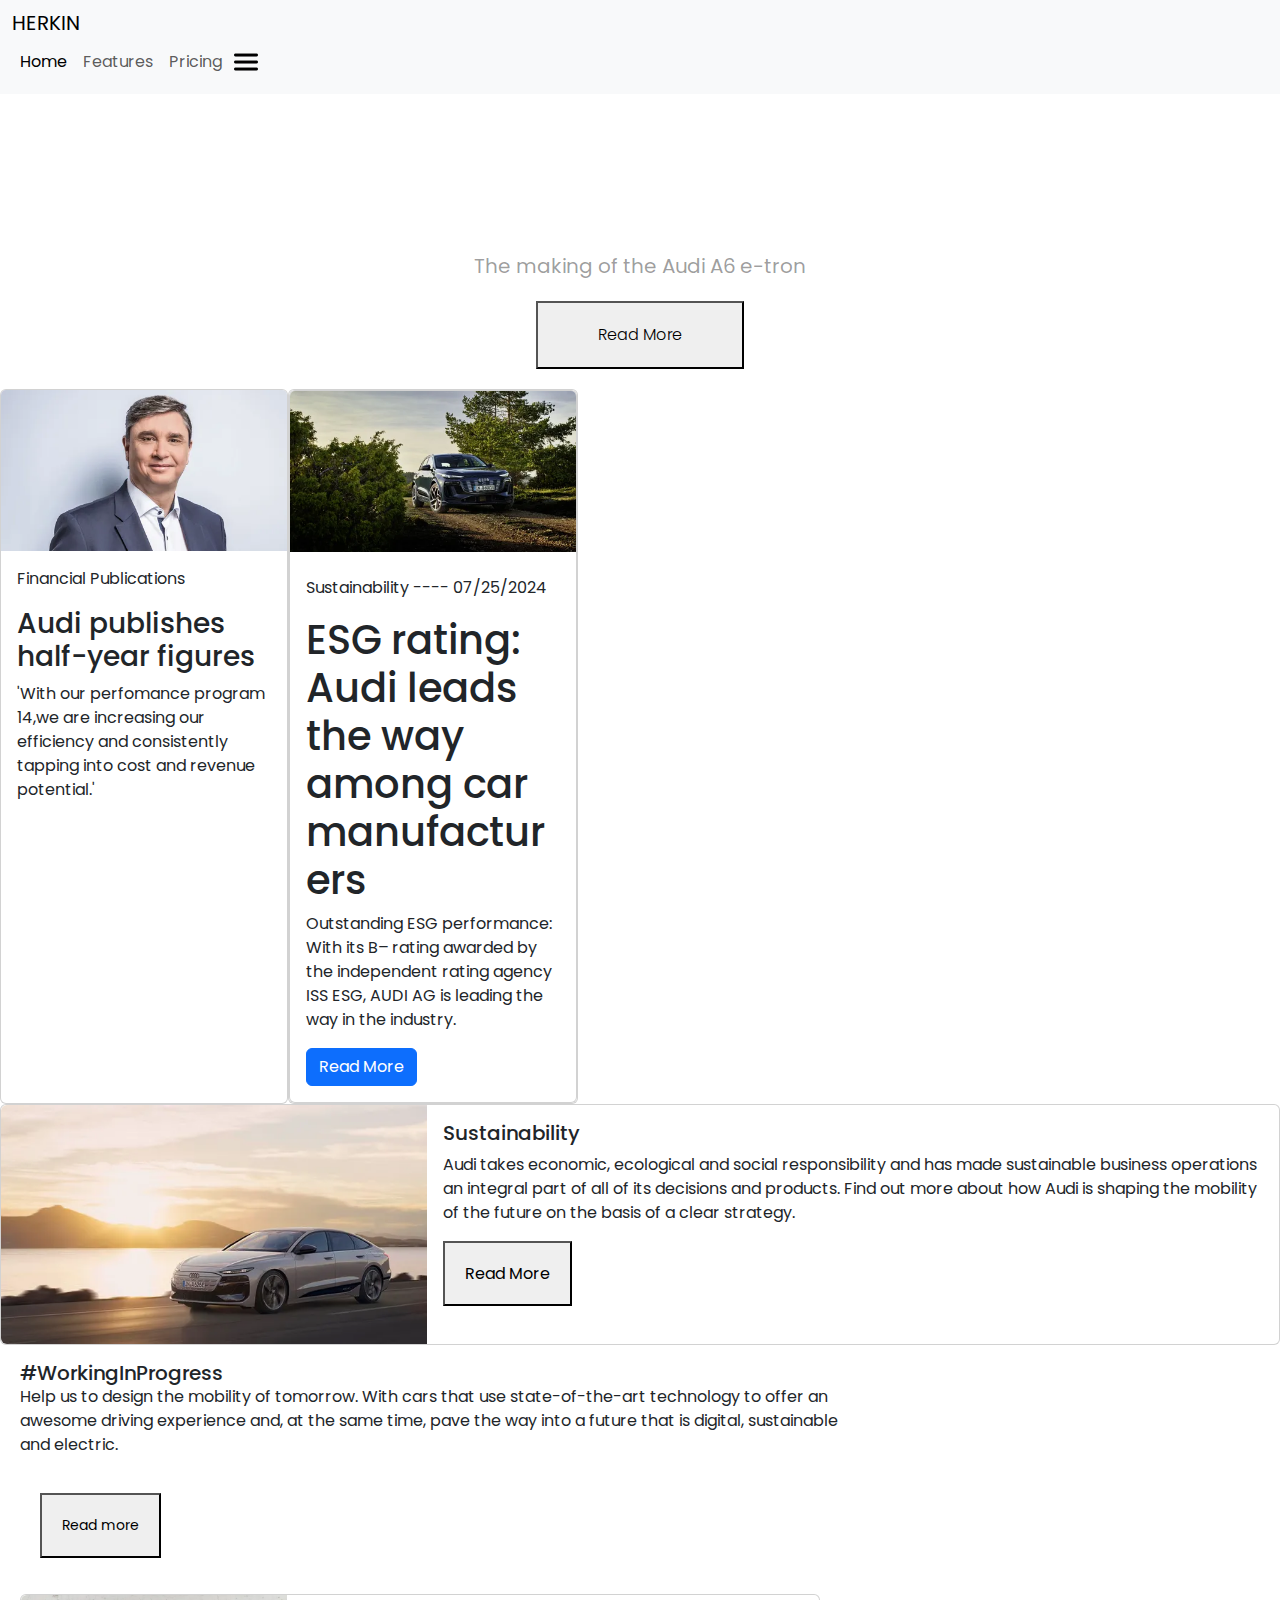
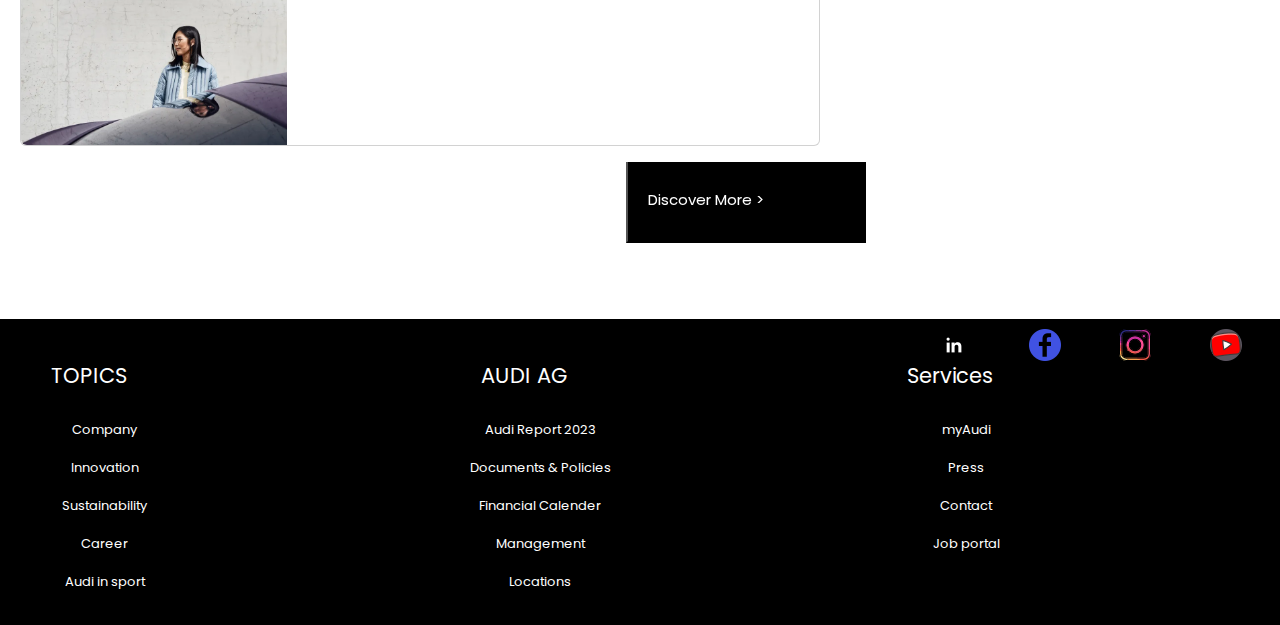
==== index.html @ 0c8793df "add my cars" ====
<!DOCTYPE html>
<html lang="en">

<head>
  <meta charset="UTF-8">
  <meta name="viewport" content="width=device-width, initial-scale=1.0">
  <link rel="stylesheet" href="css/bootstrap.css">
  <link rel="stylesheet" href="css/style.css">
  <title>Document</title>
</head>

<body>
  <section >
    <nav class="navbar navbar-expand-lg bg-body-tertiary">
      <div class="container-fluid">
        <div >
          <a class="navbar-brand" href="#">HERKIN </a>
          <button class="navbar-toggler" type="button" data-bs-toggle="collapse" data-bs-target="#navbarText"
            aria-controls="navbarText" aria-expanded="false" aria-label="Toggle navigation">
            <span class="navbar-toggler-icon"></span>
          </button>
          <div class="collapse navbar-collapse" id="navbarText">
            <ul class="navbar-nav me-auto mb-2 mb-lg-0">
              <li class="nav-item">
                <a class="nav-link active" aria-current="page" href="#">Home</a>
              </li>
              <li class="nav-item">
                <a class="nav-link" href="#">Features</a>
              </li>
              <li class="nav-item">
                <a class="nav-link" href="#">Pricing</a>
              </li>
            </ul>
            <span class="navbar-text">
              <img src="img/menu.png" alt="">
            </span>
          </div>
        </div>
    </nav>
    </div>
  </section>
  <!-- head picture -->
  <div id="carouselExampleIndicators" class="carousel slide">
    <div class="carousel-indicators">
      <h3></h3>
      <button type="button" data-bs-target="#carouselExampleIndicators" data-bs-slide-to="0" class="active"
        aria-current="true" aria-label="Slide 1"></button>
      <button type="button" data-bs-target="#carouselExampleIndicators" data-bs-slide-to="1"
        aria-label="Slide 2"></button>
      <button type="button" data-bs-target="#carouselExampleIndicators" data-bs-slide-to="2"
        aria-label="Slide 3"></button>
    </div>
    <div class="carousel-inner">
      <div class="carousel-item active">
        <div class="hero">
          <video class="video-bg" autoplay loop muted>
            <source src="img/gt2-hero-video-preview-desktop.mp4" type="video/mp4">
          </video>
        </div>
      </div>
      <div class="carousel-item">
        <video autoplay loop muted src="img/car video.mp4"></video>
        <!-- <img src="img/3008_Showroom_D_2880x1620.avif" class="d-block w-100" alt="..."> -->
      </div>
      <div class="carousel-item">
        <img src="img/peugeot-301-homepage-0125955185.avif" class="d-block w-100" alt="...">
      </div>
    </div>
    <button class="carousel-control-prev" type="button" data-bs-target="#carouselExampleIndicators"
      data-bs-slide="prev">
      <span class="carousel-control-prev-icon" aria-hidden="true"></span>
      <span class="visually-hidden">Previous</span>
    </button>
    <button class="carousel-control-next" type="button" data-bs-target="#carouselExampleIndicators"
      data-bs-slide="next">
      <span class="carousel-control-next-icon" aria-hidden="true"></span>
      <span class="visually-hidden">Next</span>
    </button>
  </div>

  </section>
  <section class="topic">
    <div class="subtopic">
      The making of the Audi A6 e-tron
    </div>
    <div class="button">
      <button><a href="" class="text"> Read More</a></button>
    </div>
  </section>
  <section class="area">
    <div class="card" style="width: 18rem;">
      <img src="img/1920x1080_Vorstand-Rittersberger.webp" class="card-img-top" alt="...">
      <div class="card-body">
        <p class="card-text">Financial Publications</p>
        <h3>Audi publishes half-year figures</h3>
        <p>'With our perfomance program 14,we are increasing our efficiency and consistently tapping into cost and
          revenue potential.'</p>
      </div>
    </div>
    <section class="card">
      <div class="card" style="width: 18rem;">
        <img src="img/1920x1080_Startseite-Bild-Zitat.webp" class="card-img-top" alt="...">
        <div class="card-body">
          <h5 class="card-title"></h5>
          <p class="card-text">Sustainability ---- 07/25/2024</p>
          <h1>ESG rating: Audi leads the way among car manufacturers</h1>
          <p>Outstanding ESG performance: With its B– rating awarded by the independent rating agency ISS ESG, AUDI AG
            is leading the way in the industry.</p>
          <a href="index2.html" class="btn btn-primary">Read More</a>
        </div>
      </div>
      </div>
    </section>
  </section>

  <section class="card2">
    <div class="card mb-3" style="max-width: 5000px;">
      <div class="row g-0">
        <div class="col-md-4">
          <img src="img/1920x1080_nachhaltigkeit_A6e_2023_5921.jpg" class="img-fluid rounded-start" alt="...">
        </div>
        <div class="col-md-8">
          <div class="card-body">
            <h5 class="card-title">Sustainability </h5>
            <p class="card-text">Audi takes economic, ecological and social responsibility and has made sustainable
              business
              operations an
              integral part of all of its decisions and products. Find out more about how Audi is shaping the mobility
              of
              the future on the basis of a clear strategy.</p>
            <p class="card-text"><small class="text-body-secondary"><button>Read More</button></small></p>
          </div>
        </div>
      </div>
    </div>
  </section>
  <section class="card3">

    <div class="col-md-8">
      <div class="card-body">
        <h5 class="card-title">#WorkingInProgress</h5>
        <p class="card-text">Help us to design the mobility of tomorrow. With cars that use state-of-the-art technology
          to offer an awesome driving experience and, at the same time, pave the way into a future that is digital,
          sustainable and electric.</p>
        <p class="card-text"><small class="text-body-secondary"><button>Read more</button></small></p>
        <div class="card mb-3" style="max-width: 800px;">
          <div class="row g-0">
            <div class="col-md-4">
              <img src="img/1920x1080_T4_Tiantian_DSC09637.webp" class="img-fluid rounded-start" alt="...">
            </div>

          </div>
        </div>
      </div>
    </div>
  </section>
  <section class="vide-bg2">
    <div id="carouselExampleCaptions" class="carousel slide">
      <div class="carousel-indicators">
        <button type="button" data-bs-target="#carouselExampleCaptions" data-bs-slide-to="0" class="active"
          aria-current="true" aria-label="Slide 1"></button>
        <button type="button" data-bs-target="#carouselExampleCaptions" data-bs-slide-to="1"
          aria-label="Slide 2"></button>
        <button type="button" data-bs-target="#carouselExampleCaptions" data-bs-slide-to="2"
          aria-label="Slide 3"></button>
      </div>

      <div class="carousel-inner">
        <div class="carousel-item active">
          <video autoplay loop muted src="img/Hero_Folgore-1920x1080.mp4" width="900"></video>
          <div class="carousel-caption d-none d-md-block">
            <h5 class="title-vd">Discovery every collection on the Adui store</h5>
            <p class="title-vd"><button> Discover More ></button></p>
          </div>
        </div>
  </section>
  <section class="bg">
    <div class="block">
      <img src="img/social.png" alt="">
      <img src="img/facebook-logo.png" alt="">
      <img src="img/instagram.png" alt="">
      <img src="img/youtube-kids.png" alt="">
    </div>
    <div class="block-title">
      <h3 class="head">TOPICS
        <ul class="list-head">
          <li>Company</li>
          <li>Innovation</li>
          <li>Sustainability</li>
          <li>Career</li>
          <li>Audi in sport</li>
        </ul>
      </h3>
      <h1 class="head">AUDI AG
        <ul class="list-head">
          <li>Audi Report 2023</li>
          <li>Documents & Policies</li>
          <li>Financial Calender</li>
          <li>Management</li>
          <li>Locations</li>
        </ul>
      </h1>
      <h2 class="head">Services
        <ul class="list-head">
          <li>myAudi</li>
          <li>Press</li>
          <li>Contact</li>
          <li>Job portal</li>
        </ul>
      </h2>
    </div>
  </section>
  <section>

  </section>
  <script src="js/bootstrap.js"></script>
  <script src="js/popper.min.js"></script>

</body>

</html>
---- css/style.css ----
@import url('https://fonts.googleapis.com/css2?family=Poppins:ital,wght@0,100;0,200;0,300;0,400;0,500;0,600;0,700;0,800;0,900;1,100;1,200;1,300;1,400;1,500;1,600;1,700;1,800;1,900&display=swap');

* {
    margin: 0;
    padding: 0;
    box-sizing: border-box;
    font-family: "Poppins", sans-serif;
    list-style: none;
    text-decoration: none;
}

body {
    background-color: rgba(255, 255, 255, 0.837);
}

.flex {
    display: flex;
    justify-content: space-around;
    gap: 50px;
    float: left;
    color: white;
    margin-top: 10px;
}

.bar {
    padding-left: 850px;
    padding-top: 50px;

}

.bar2 {
    padding-top: 70px;
    cursor: pointer;
}

.bar2:hover {
    color: blue;
    text-decoration: underline;
}

.logo {
    margin-left: 20px;
}

.line {
    border-bottom: 1px solid white;
    display: flex;
}

.size {
    font-size: 6.5px;
    font-weight: 600;
    font-family: "Poppins", sans-serif;
}

.topic {
    position: relative;
}

.subtopic {
    text-align: center;
    color: rgba(0, 0, 0, 0.396);
    font-size: 20px;
    margin-bottom: 20px;

}

.card3 {
    margin-left: 20px;
}

.card3 button {
    padding: 20px;
    margin: 20px;
}

button {
    margin-bottom: 20px;
    padding: 20px;
    align-items: center;
}

button a {
    margin: 200px 20px;
    text-decoration: none;
    padding: 20px;
    color: black;
    font-weight: 300;
}

.subimage {

    height: 100vh;
    width: 100vh;
    background-repeat: no-repeat;
    background-size: contain;
}

.text {
    padding: 20px;
}

.button {
    text-align: center;
    align-items: center;
}

.area {
    display: flex;
}

.card2 button {
    font-size: 16px;
    font-weight: 400;
    line-height: 21px;
    padding: 20px;
}

.active {
    display: flex;
    justify-content: center;

}

.title-vd {
    float: left;
    font-size: px;
    line-height: 50px;

}

.title-vd button {
    background-color: black;
    color: white;
    font-size: 15px;
    padding-right: 100px;
    height: 90px;
    width: 100%;
    margin-top: 50px;
}

.title-vd button :hover {
    background-color: white;
}

.bg {
    /* display: flex;
    justify-content: space-around; */
    background-color: black;
   
    
    gap: 500px;
}

.block {
    display: flex;
    justify-content: space-evenly;
    gap: 20px;
    padding-left: 900px;
    padding-top: 10px;
}
.block-title{
    color: rgb(255, 255, 255);
    font-size: 21px;
    font-weight: 400;
    line-height: 30px;
    display: flex;
    justify-content: space-evenly;
}
.head{
    font-size: 21px;
    font-weight: 400;
    line-height: 30px;
    text-align: center;
    padding-right: 250px;
}
.list-head{
    font-size:13px ;
    font-weight: 400;
    line-height: 18px;
    text-align: center;
    padding-top: 20px;
    gap: 50px;
    cursor:pointer;
}
.list-head li{
   
    gap: 50px;
    padding: 10px;
}
.list-head li:hover{
    color: rgba(255, 255, 255, 0.303);
}
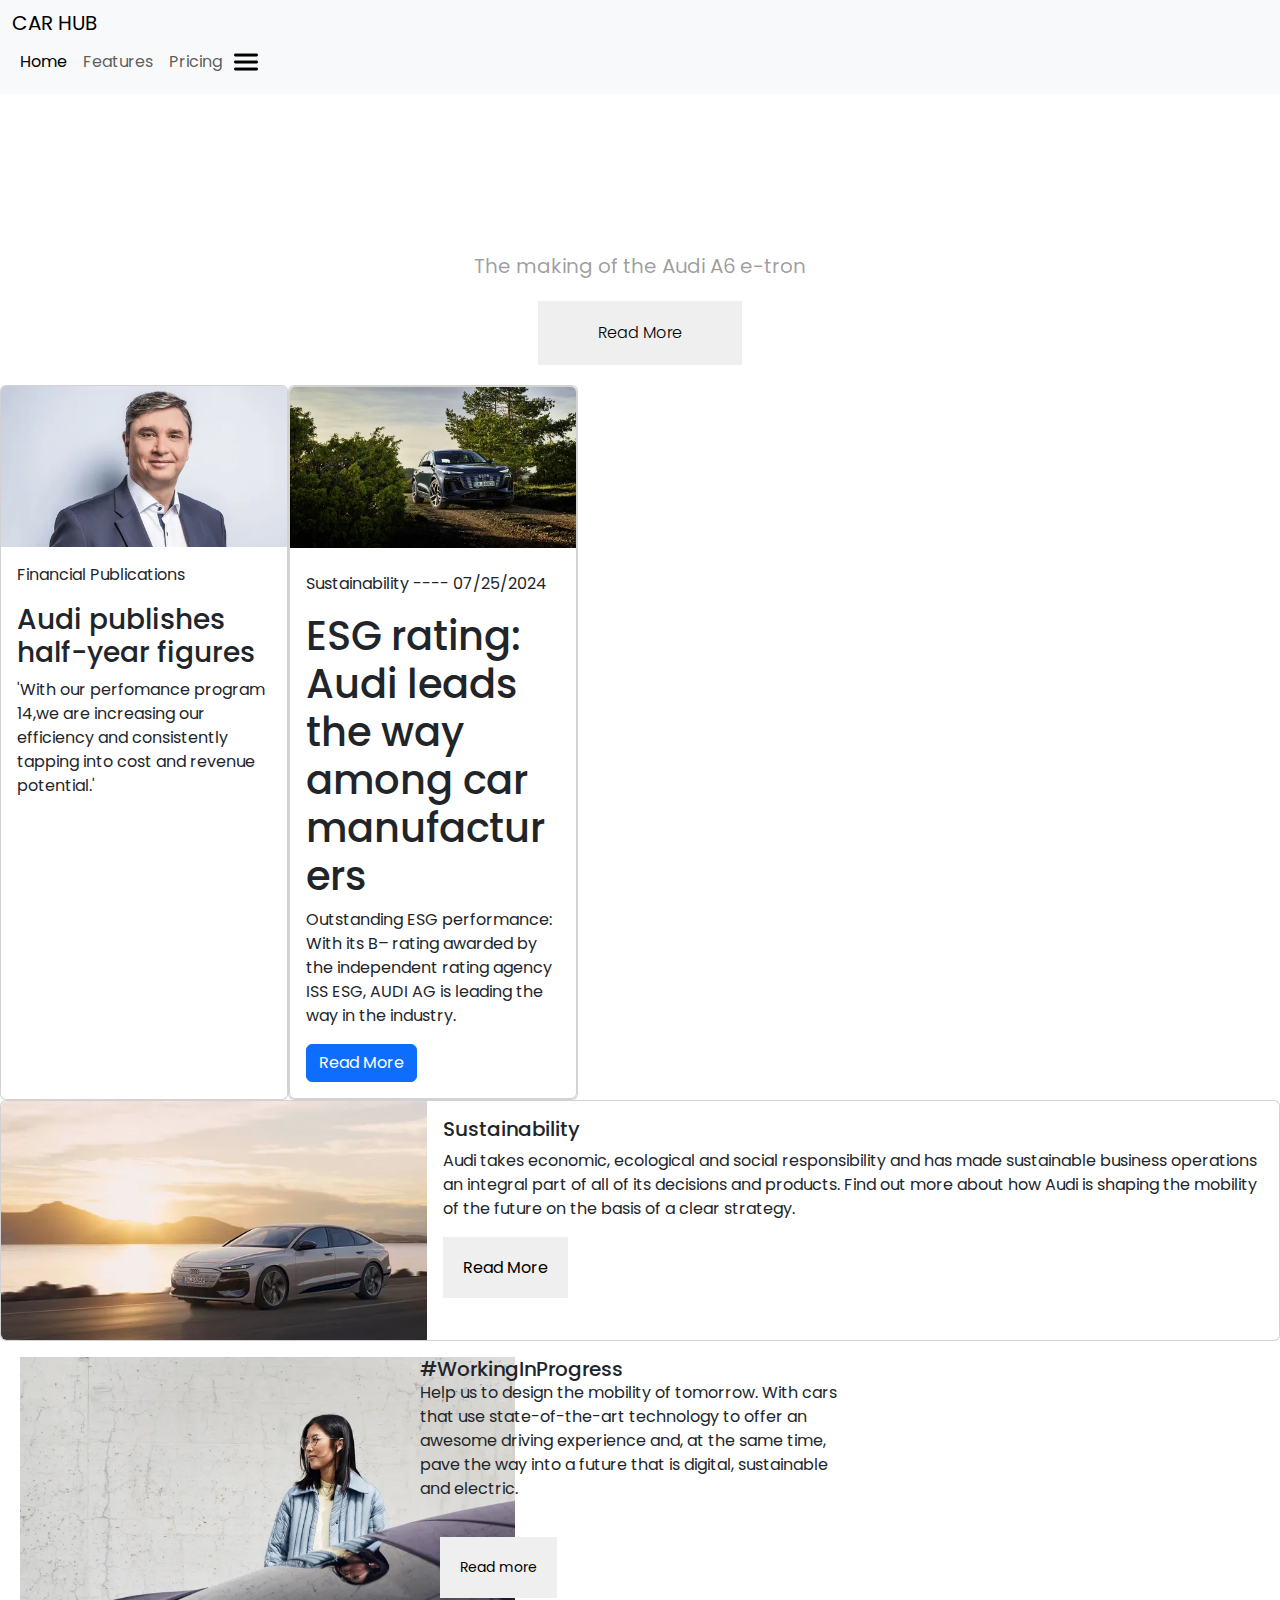
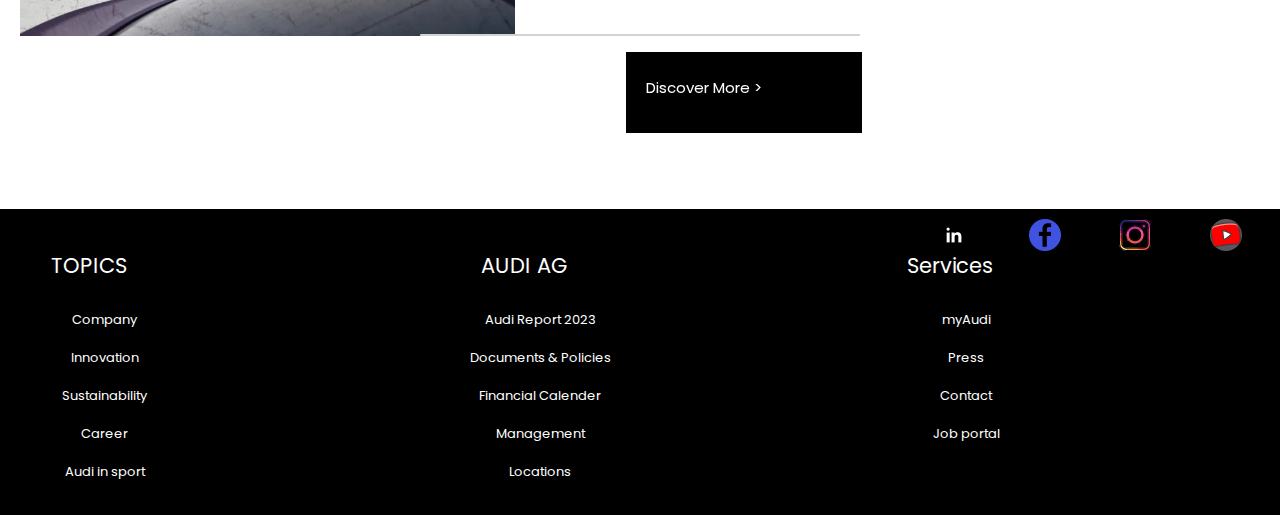
==== commit 18207575: "add my readme" ====
--- a/index.html
+++ b/index.html
@@ -14,7 +14,7 @@
     <nav class="navbar navbar-expand-lg bg-body-tertiary">
       <div class="container-fluid">
         <div >
-          <a class="navbar-brand" href="#">HERKIN </a>
+          <a class="navbar-brand" href="#">CAR HUB</a>
           <button class="navbar-toggler" type="button" data-bs-toggle="collapse" data-bs-target="#navbarText"
             aria-controls="navbarText" aria-expanded="false" aria-label="Toggle navigation">
             <span class="navbar-toggler-icon"></span>
@@ -137,7 +137,7 @@
   <section class="card3">
 
     <div class="col-md-8">
-      <div class="card-body">
+      <div class="card-body1">
         <h5 class="card-title">#WorkingInProgress</h5>
         <p class="card-text">Help us to design the mobility of tomorrow. With cars that use state-of-the-art technology
           to offer an awesome driving experience and, at the same time, pave the way into a future that is digital,
@@ -145,9 +145,9 @@
         <p class="card-text"><small class="text-body-secondary"><button>Read more</button></small></p>
         <div class="card mb-3" style="max-width: 800px;">
           <div class="row g-0">
-            <div class="col-md-4">
+            <!-- <div class="col-md-4">
               <img src="img/1920x1080_T4_Tiantian_DSC09637.webp" class="img-fluid rounded-start" alt="...">
-            </div>
+            </div> -->
 
           </div>
         </div>
--- a/css/style.css
+++ b/css/style.css
@@ -7,6 +7,8 @@
     font-family: "Poppins", sans-serif;
     list-style: none;
     text-decoration: none;
+    outline: none;
+    border:none;
 }
 
 body {
@@ -190,4 +192,10 @@
 }
 .list-head li:hover{
     color: rgba(255, 255, 255, 0.303);
+}
+.card-body1{
+    background-image: url(../img/1920x1080_T4_Tiantian_DSC09637.webp);
+    background-repeat: no-repeat;
+    background-size: contain;
+    padding-left: 400px;
 }